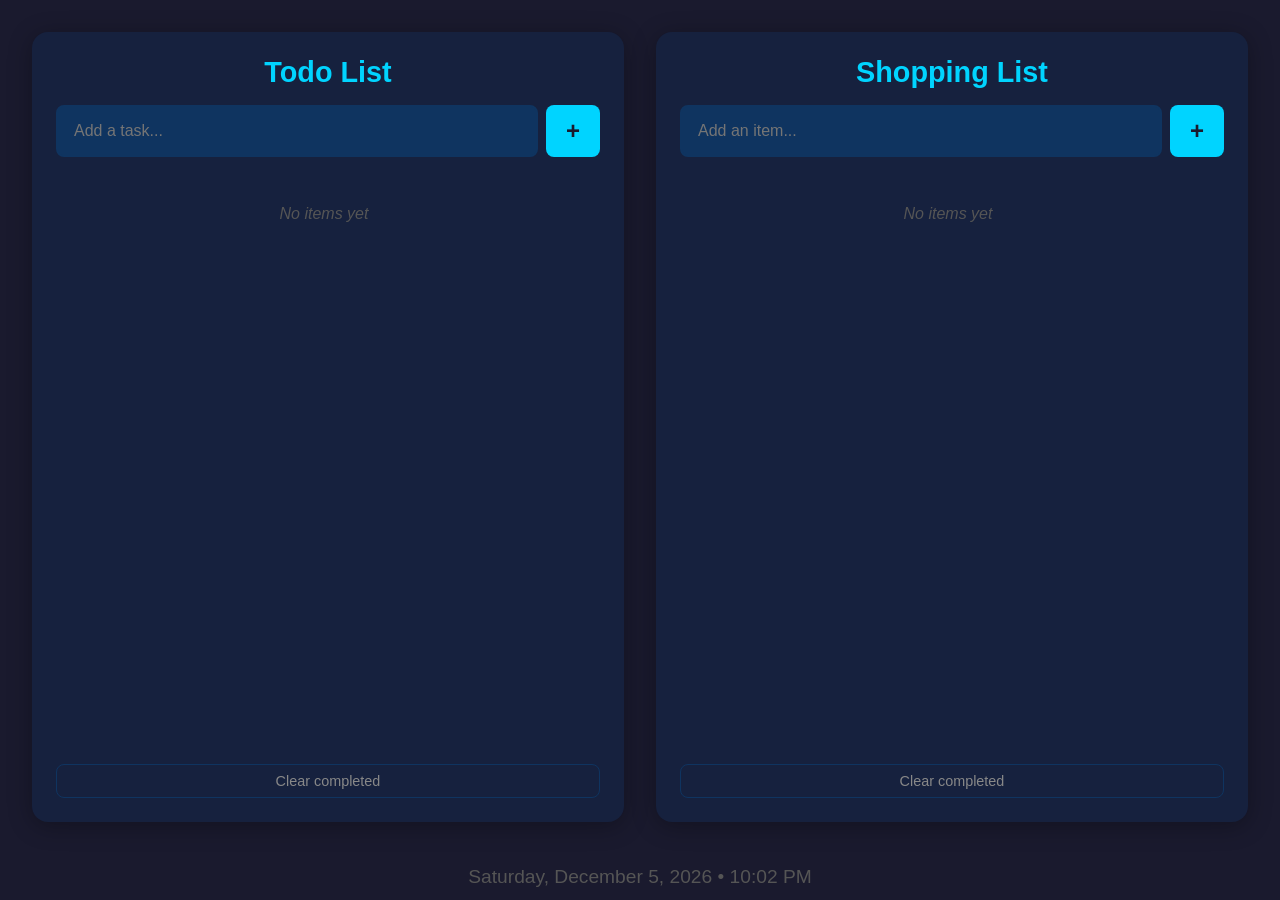
==== static/index.html @ 8c48c63d "Initial commit: Raspberry Pi todo/shopping display" ====
<!DOCTYPE html>
<html lang="en">
<head>
    <meta charset="UTF-8">
    <meta name="viewport" content="width=device-width, initial-scale=1.0">
    <title>Display Board</title>
    <link rel="stylesheet" href="/static/style.css">
</head>
<body>
    <div class="container">
        <!-- Todo List -->
        <div class="list-panel">
            <h1>Todo List</h1>
            <form class="add-form" data-list="todo">
                <input type="text" placeholder="Add a task..." autocomplete="off">
                <button type="submit">+</button>
            </form>
            <ul class="item-list" id="todo-list"></ul>
            <button class="clear-btn" data-list="todo">Clear completed</button>
        </div>

        <!-- Shopping List -->
        <div class="list-panel">
            <h1>Shopping List</h1>
            <form class="add-form" data-list="shopping">
                <input type="text" placeholder="Add an item..." autocomplete="off">
                <button type="submit">+</button>
            </form>
            <ul class="item-list" id="shopping-list"></ul>
            <button class="clear-btn" data-list="shopping">Clear completed</button>
        </div>
    </div>

    <div class="clock" id="clock"></div>

    <script src="/static/app.js"></script>
</body>
</html>
---- static/style.css ----
* {
    margin: 0;
    padding: 0;
    box-sizing: border-box;
}

body {
    font-family: -apple-system, BlinkMacSystemFont, "Segoe UI", Roboto, sans-serif;
    background: #1a1a2e;
    color: #eaeaea;
    height: 100vh;
    overflow: hidden;
    display: flex;
    flex-direction: column;
}

.container {
    display: grid;
    grid-template-columns: 1fr 1fr;
    gap: 2rem;
    padding: 2rem;
    flex: 1;
    overflow: hidden;
}

.list-panel {
    background: #16213e;
    border-radius: 1rem;
    padding: 1.5rem;
    display: flex;
    flex-direction: column;
    overflow: hidden;
    box-shadow: 0 4px 24px rgba(0, 0, 0, 0.3);
}

.list-panel h1 {
    font-size: 1.8rem;
    margin-bottom: 1rem;
    color: #00d4ff;
    text-align: center;
    flex-shrink: 0;
}

.add-form {
    display: flex;
    gap: 0.5rem;
    margin-bottom: 1rem;
    flex-shrink: 0;
}

.add-form input {
    flex: 1;
    padding: 0.75rem 1rem;
    border: 2px solid #0f3460;
    border-radius: 0.5rem;
    background: #0f3460;
    color: #eaeaea;
    font-size: 1rem;
    outline: none;
    transition: border-color 0.2s;
}

.add-form input:focus {
    border-color: #00d4ff;
}

.add-form button {
    padding: 0.75rem 1.25rem;
    border: none;
    border-radius: 0.5rem;
    background: #00d4ff;
    color: #1a1a2e;
    font-size: 1.5rem;
    font-weight: bold;
    cursor: pointer;
    transition: background 0.2s;
}

.add-form button:hover {
    background: #00b8d4;
}

.item-list {
    list-style: none;
    flex: 1;
    overflow-y: auto;
    padding-right: 0.5rem;
}

.item-list::-webkit-scrollbar {
    width: 6px;
}

.item-list::-webkit-scrollbar-track {
    background: transparent;
}

.item-list::-webkit-scrollbar-thumb {
    background: #0f3460;
    border-radius: 3px;
}

.item-list li {
    display: flex;
    align-items: center;
    padding: 0.75rem 1rem;
    margin-bottom: 0.5rem;
    background: #0f3460;
    border-radius: 0.5rem;
    font-size: 1.1rem;
    transition: opacity 0.2s, transform 0.2s;
}

.item-list li.done {
    opacity: 0.5;
    text-decoration: line-through;
}

.item-list li .item-text {
    flex: 1;
    cursor: pointer;
    user-select: none;
}

.item-list li .delete-btn {
    background: none;
    border: none;
    color: #e94560;
    font-size: 1.2rem;
    cursor: pointer;
    padding: 0 0.5rem;
    opacity: 0.6;
    transition: opacity 0.2s;
}

.item-list li .delete-btn:hover {
    opacity: 1;
}

.clear-btn {
    margin-top: 0.75rem;
    padding: 0.5rem 1rem;
    border: 1px solid #0f3460;
    border-radius: 0.5rem;
    background: transparent;
    color: #888;
    font-size: 0.9rem;
    cursor: pointer;
    flex-shrink: 0;
    transition: color 0.2s, border-color 0.2s;
}

.clear-btn:hover {
    color: #e94560;
    border-color: #e94560;
}

.clock {
    text-align: center;
    padding: 0.75rem;
    font-size: 1.2rem;
    color: #555;
    flex-shrink: 0;
}

/* Empty state */
.item-list:empty::after {
    content: "No items yet";
    display: block;
    text-align: center;
    color: #555;
    padding: 2rem;
    font-style: italic;
}
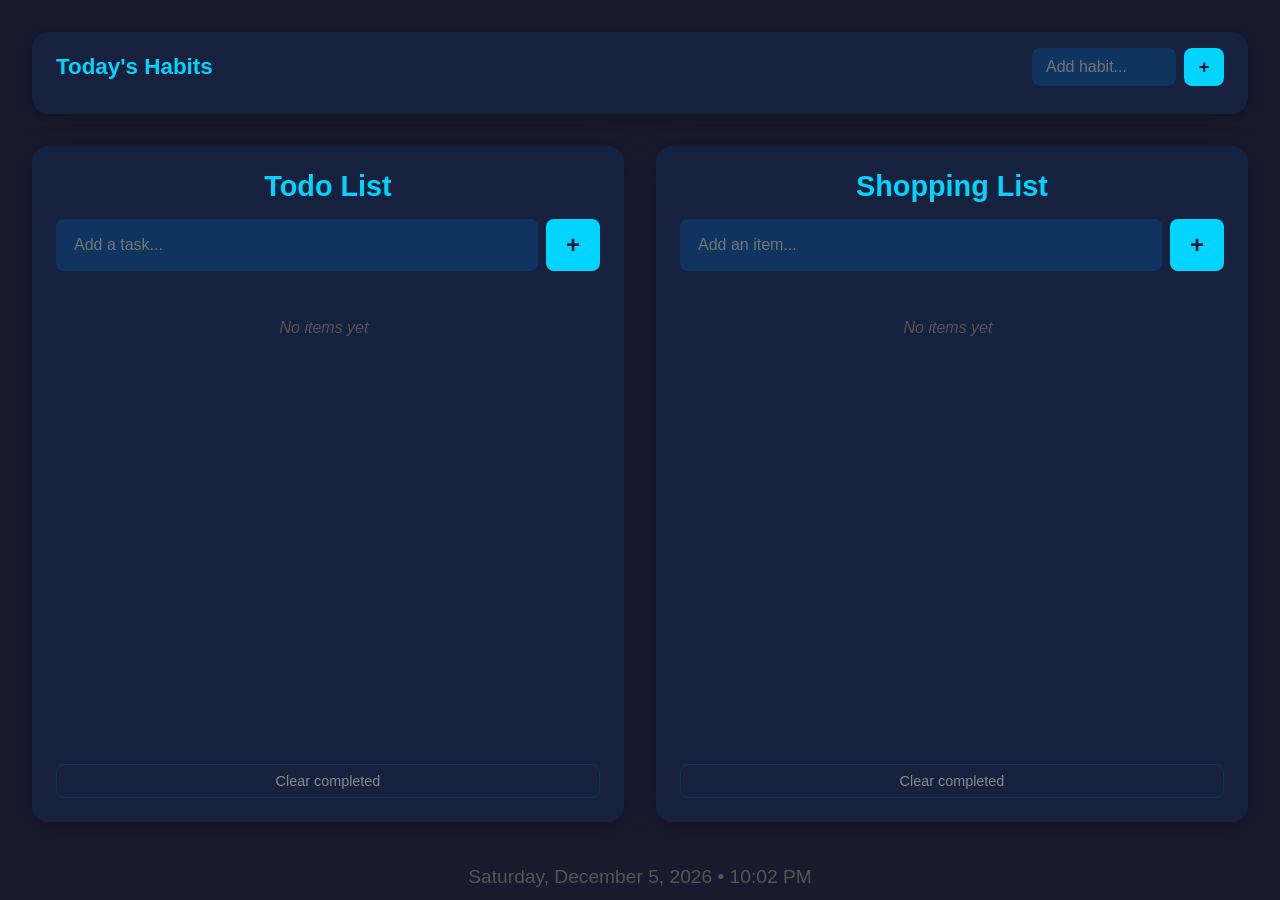
==== commit e4407b2d: "Add daily habit tracker: habits table + API, phone UI, and habit row on display (auto-resets daily)" ====
--- a/static/index.html
+++ b/static/index.html
@@ -7,6 +7,18 @@
     <link rel="stylesheet" href="/static/style.css">
 </head>
 <body>
+    <!-- Habits -->
+    <div class="habits-panel">
+        <div class="habits-header">
+            <h1>Today's Habits</h1>
+            <form class="add-habit-form" id="add-habit-form">
+                <input type="text" placeholder="Add habit..." autocomplete="off">
+                <button type="submit">+</button>
+            </form>
+        </div>
+        <div class="habits-row" id="habits-row"></div>
+    </div>
+
     <div class="container">
         <!-- Todo List -->
         <div class="list-panel">
--- a/static/style.css
+++ b/static/style.css
@@ -172,3 +172,174 @@
     padding: 2rem;
     font-style: italic;
 }
+
+/* ---------------------------------------------------------------------------
+   Phone / narrow-screen layout.
+   The default layout above is tuned for the wide monitor. On phones we stack
+   the panels, allow the page to scroll, and enlarge tap targets.
+   --------------------------------------------------------------------------- */
+@media (max-width: 640px) {
+    body {
+        /* Let the page grow and scroll instead of locking to the viewport. */
+        height: auto;
+        min-height: 100vh;
+        overflow: auto;
+    }
+
+    .container {
+        /* Stack the two lists vertically. */
+        grid-template-columns: 1fr;
+        gap: 1rem;
+        padding: 1rem;
+        overflow: visible;
+    }
+
+    .list-panel {
+        /* Let each panel size to its content rather than fighting for height. */
+        overflow: visible;
+        padding: 1rem;
+    }
+
+    .list-panel h1 {
+        font-size: 1.5rem;
+        margin-bottom: 0.75rem;
+    }
+
+    .item-list {
+        /* No inner scroll on phones; the whole page scrolls instead. */
+        overflow: visible;
+        padding-right: 0;
+    }
+
+    .item-list li {
+        /* Bigger, easier-to-tap rows. */
+        padding: 1rem;
+        font-size: 1.15rem;
+        margin-bottom: 0.6rem;
+    }
+
+    .item-list li .delete-btn {
+        /* Larger tap target for delete, and always visible on touch. */
+        font-size: 1.6rem;
+        padding: 0 0.75rem;
+        opacity: 0.8;
+    }
+
+    .add-form input {
+        /* 16px+ prevents iOS from auto-zooming when the field is focused. */
+        font-size: 16px;
+        padding: 0.9rem 1rem;
+    }
+
+    .add-form button {
+        padding: 0.9rem 1.4rem;
+    }
+
+    .clock {
+        font-size: 1rem;
+        padding: 1rem 0.5rem;
+    }
+}
+
+/* ---------------------------------------------------------------------------
+   Habits panel (top of the page)
+   --------------------------------------------------------------------------- */
+.habits-panel {
+    background: #16213e;
+    border-radius: 1rem;
+    padding: 1rem 1.5rem;
+    margin: 2rem 2rem 0 2rem;
+    box-shadow: 0 4px 24px rgba(0, 0, 0, 0.3);
+    flex-shrink: 0;
+}
+
+.habits-header {
+    display: flex;
+    align-items: center;
+    justify-content: space-between;
+    margin-bottom: 0.75rem;
+    gap: 1rem;
+}
+
+.habits-header h1 {
+    font-size: 1.4rem;
+    color: #00d4ff;
+}
+
+.add-habit-form {
+    display: flex;
+    gap: 0.5rem;
+}
+
+.add-habit-form input {
+    padding: 0.5rem 0.75rem;
+    border: 2px solid #0f3460;
+    border-radius: 0.5rem;
+    background: #0f3460;
+    color: #eaeaea;
+    font-size: 16px;
+    outline: none;
+    width: 9rem;
+}
+
+.add-habit-form input:focus { border-color: #00d4ff; }
+
+.add-habit-form button {
+    padding: 0.5rem 0.9rem;
+    border: none;
+    border-radius: 0.5rem;
+    background: #00d4ff;
+    color: #1a1a2e;
+    font-size: 1.2rem;
+    font-weight: bold;
+    cursor: pointer;
+}
+
+.habits-row {
+    display: flex;
+    flex-wrap: wrap;
+    gap: 0.75rem;
+}
+
+.habit-chip {
+    display: flex;
+    align-items: center;
+    gap: 0.5rem;
+    padding: 0.6rem 1rem;
+    background: #0f3460;
+    border-radius: 0.6rem;
+    cursor: pointer;
+    user-select: none;
+    transition: opacity 0.2s;
+}
+
+.habit-chip .habit-box {
+    width: 1.4rem;
+    height: 1.4rem;
+    border: 2px solid #6a7290;
+    border-radius: 0.35rem;
+    display: flex;
+    align-items: center;
+    justify-content: center;
+    color: #1a1a2e;
+    font-weight: bold;
+}
+
+.habit-chip.done .habit-box {
+    background: #00d4ff;
+    border-color: #00d4ff;
+}
+
+.habit-chip .habit-name { font-size: 1.05rem; color: #eaeaea; }
+
+.habit-chip.done { opacity: 0.55; }
+.habit-chip.done .habit-name { text-decoration: line-through; }
+
+@media (max-width: 640px) {
+    .habits-panel { margin: 1rem 1rem 0 1rem; padding: 0.9rem 1rem; }
+    .habits-header { flex-direction: column; align-items: stretch; }
+    .habits-header h1 { font-size: 1.25rem; }
+    .add-habit-form input { flex: 1; width: auto; }
+    .habit-chip { padding: 0.7rem 1rem; }
+    .habit-chip .habit-name { font-size: 1.1rem; }
+}
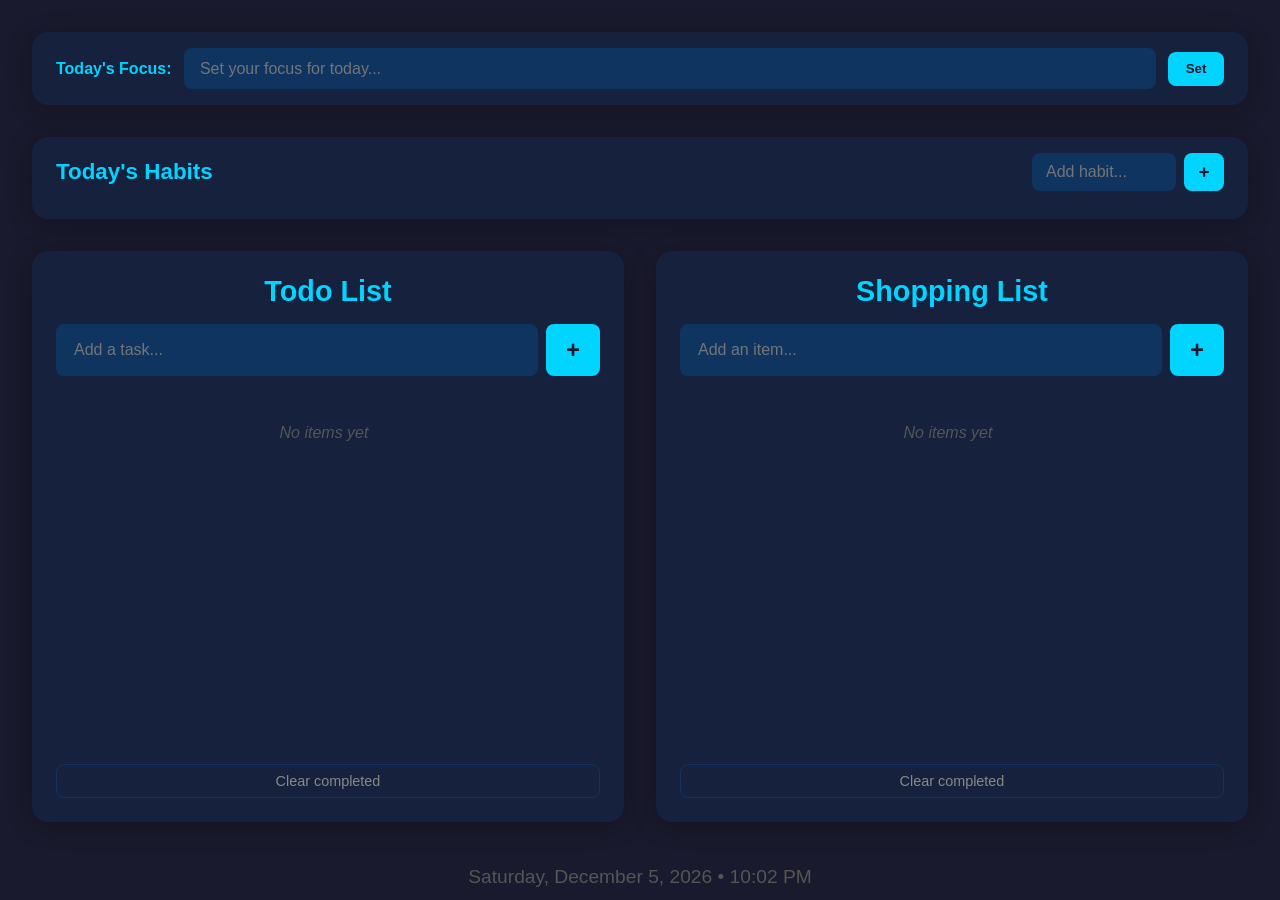
==== commit 24c3ed93: "Add tomorrow's forecast, Focus-for-today banner, Wi-Fi indicator; raise FPS to 30 for Pi 5" ====
--- a/static/index.html
+++ b/static/index.html
@@ -7,6 +7,15 @@
     <link rel="stylesheet" href="/static/style.css">
 </head>
 <body>
+    <!-- Focus for today -->
+    <div class="focus-panel">
+        <form class="focus-form" id="focus-form">
+            <span class="focus-label">Today's Focus:</span>
+            <input type="text" id="focus-input" placeholder="Set your focus for today..." autocomplete="off">
+            <button type="submit">Set</button>
+        </form>
+    </div>
+
     <!-- Habits -->
     <div class="habits-panel">
         <div class="habits-header">
--- a/static/style.css
+++ b/static/style.css
@@ -301,21 +301,26 @@
     gap: 0.75rem;
 }
 
-.habit-chip {
+.habit-card {
+    background: #0f3460;
+    border-radius: 0.6rem;
+    padding: 0.6rem 0.8rem;
+    user-select: none;
+    min-width: 8.5rem;
+}
+
+.habit-top {
     display: flex;
     align-items: center;
+    justify-content: center;
     gap: 0.5rem;
-    padding: 0.6rem 1rem;
-    background: #0f3460;
-    border-radius: 0.6rem;
-    cursor: pointer;
-    user-select: none;
-    transition: opacity 0.2s;
-}
-
-.habit-chip .habit-box {
-    width: 1.4rem;
-    height: 1.4rem;
+    cursor: pointer;
+    margin-bottom: 0.5rem;
+}
+
+.habit-box {
+    width: 1.3rem;
+    height: 1.3rem;
     border: 2px solid #6a7290;
     border-radius: 0.35rem;
     display: flex;
@@ -323,23 +328,92 @@
     justify-content: center;
     color: #1a1a2e;
     font-weight: bold;
-}
-
-.habit-chip.done .habit-box {
-    background: #00d4ff;
-    border-color: #00d4ff;
-}
-
-.habit-chip .habit-name { font-size: 1.05rem; color: #eaeaea; }
-
-.habit-chip.done { opacity: 0.55; }
-.habit-chip.done .habit-name { text-decoration: line-through; }
+    flex-shrink: 0;
+}
+
+.habit-card.done .habit-box { background: #00d4ff; border-color: #00d4ff; }
+.habit-name { font-size: 1.05rem; color: #eaeaea; }
+.habit-card.done .habit-name { text-decoration: line-through; color: #8a8a9a; }
+.habit-streak { font-size: 0.85rem; color: #ffb703; white-space: nowrap; }
+
+/* GitHub-style contribution grid */
+.habit-grid {
+    display: grid;
+    grid-template-columns: repeat(7, 1fr);
+    gap: 3px;
+}
+
+.grid-cell {
+    width: 14px;
+    height: 14px;
+    border-radius: 3px;
+    background: #3c4048;   /* GitHub-style gray empty day */
+}
+
+/* Bright cyan intensity levels for completed days (brightened to pop) */
+.grid-cell.on1 { background: #00c8f0; }
+.grid-cell.on2 { background: #50e1ff; }
+.grid-cell.on3 { background: #96f0ff; }
+.grid-cell.on4 { background: #d2faff; }
 
 @media (max-width: 640px) {
     .habits-panel { margin: 1rem 1rem 0 1rem; padding: 0.9rem 1rem; }
     .habits-header { flex-direction: column; align-items: stretch; }
     .habits-header h1 { font-size: 1.25rem; }
     .add-habit-form input { flex: 1; width: auto; }
-    .habit-chip { padding: 0.7rem 1rem; }
-    .habit-chip .habit-name { font-size: 1.1rem; }
-}
+    .habit-card { flex: 1; min-width: 45%; }
+    .grid-cell { width: 12px; height: 12px; }
+}
+
+/* ---------------------------------------------------------------------------
+   Focus for today (top of the page)
+   --------------------------------------------------------------------------- */
+.focus-panel {
+    background: #16213e;
+    border-radius: 1rem;
+    padding: 1rem 1.5rem;
+    margin: 2rem 2rem 0 2rem;
+    box-shadow: 0 4px 24px rgba(0, 0, 0, 0.3);
+    flex-shrink: 0;
+}
+
+.focus-form {
+    display: flex;
+    align-items: center;
+    gap: 0.75rem;
+}
+
+.focus-label {
+    color: #00d4ff;
+    font-weight: 600;
+    white-space: nowrap;
+}
+
+.focus-form input {
+    flex: 1;
+    padding: 0.6rem 0.9rem;
+    border: 2px solid #0f3460;
+    border-radius: 0.5rem;
+    background: #0f3460;
+    color: #eaeaea;
+    font-size: 16px;
+    outline: none;
+}
+
+.focus-form input:focus { border-color: #00d4ff; }
+
+.focus-form button {
+    padding: 0.6rem 1.1rem;
+    border: none;
+    border-radius: 0.5rem;
+    background: #00d4ff;
+    color: #1a1a2e;
+    font-weight: bold;
+    cursor: pointer;
+}
+
+@media (max-width: 640px) {
+    .focus-panel { margin: 1rem 1rem 0 1rem; padding: 0.9rem 1rem; }
+    .focus-form { flex-wrap: wrap; }
+    .focus-label { width: 100%; }
+}
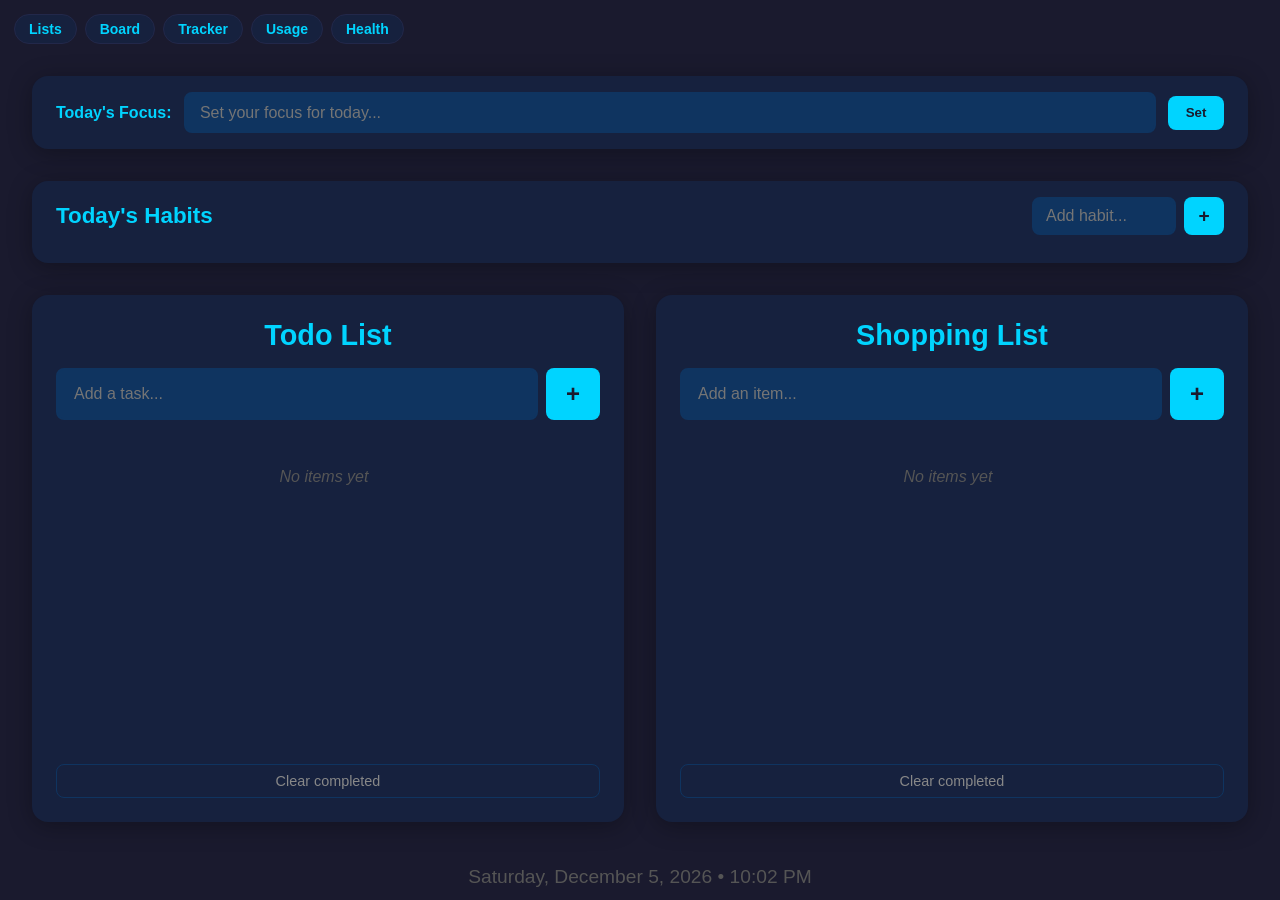
==== commit 34bb1ab2: "Add a consistent nav bar to every page Shared site nav (Lists, Board, Tracker, Usage, Health) on all" ====
--- a/static/index.html
+++ b/static/index.html
@@ -7,6 +7,30 @@
     <link rel="stylesheet" href="/static/style.css">
 </head>
 <body>
+    <nav id="site-nav" style="display:flex;flex-wrap:wrap;gap:8px;padding:14px 14px 0;"></nav>
+    <script>
+    (function () {
+        var host = location.hostname, proto = location.protocol;
+        var p5000 = proto + "//" + host + ":5000", p5050 = proto + "//" + host + ":5050";
+        var here = location.port + location.pathname.replace(/\/$/, "");
+        var links = [
+            ["Lists", p5000 + "/", "5000"],
+            ["Board", p5000 + "/board", "5000/board"],
+            ["Tracker", p5050 + "/", "5050"],
+            ["Usage", p5050 + "/usage", "5050/usage"],
+            ["Health", p5050 + "/health", "5050/health"],
+        ];
+        document.getElementById("site-nav").innerHTML = links.map(function (l) {
+            var on = (here === l[2]);
+            var base = "padding:6px 14px;border-radius:999px;text-decoration:none;"
+                + "font-size:14px;font-weight:600;border:1px solid #22284a;";
+            var style = on ? base + "background:#00d4ff;color:#12122a;border-color:#00d4ff;"
+                           : base + "background:#16213e;color:#00d4ff;";
+            return "<a href=\"" + l[1] + "\" style=\"" + style + "\">" + l[0] + "</a>";
+        }).join("");
+    })();
+    </script>
+
     <!-- Focus for today -->
     <div class="focus-panel">
         <form class="focus-form" id="focus-form">
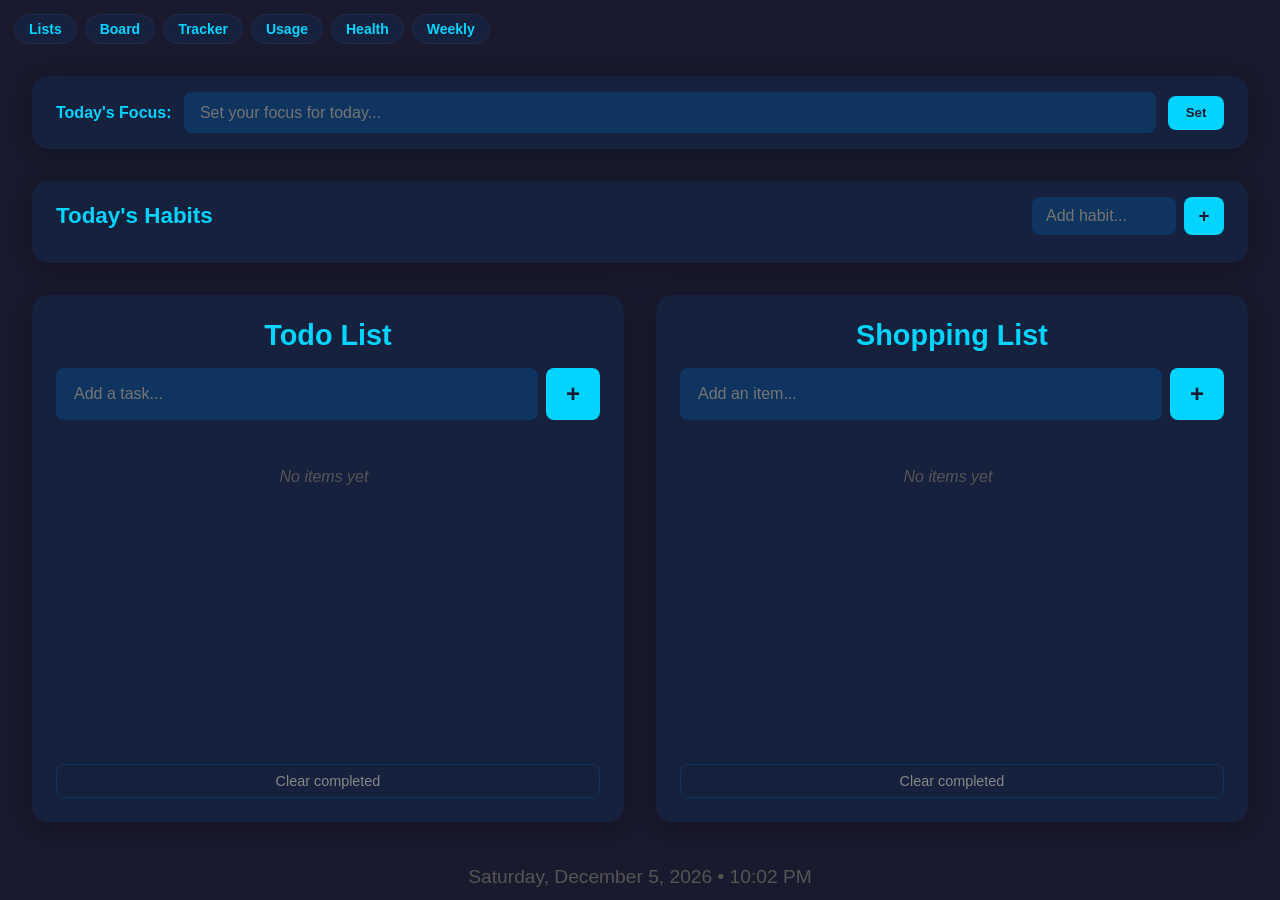
==== commit dbfd92ed: "Add a Weekly Review page New /weekly-review page: headline stat cards (focus, avg sleep + regularity" ====
--- a/static/index.html
+++ b/static/index.html
@@ -19,6 +19,7 @@
             ["Tracker", p5050 + "/", "5050"],
             ["Usage", p5050 + "/usage", "5050/usage"],
             ["Health", p5050 + "/health", "5050/health"],
+            ["Weekly", p5050 + "/weekly-review", "5050/weekly-review"],
         ];
         document.getElementById("site-nav").innerHTML = links.map(function (l) {
             var on = (here === l[2]);
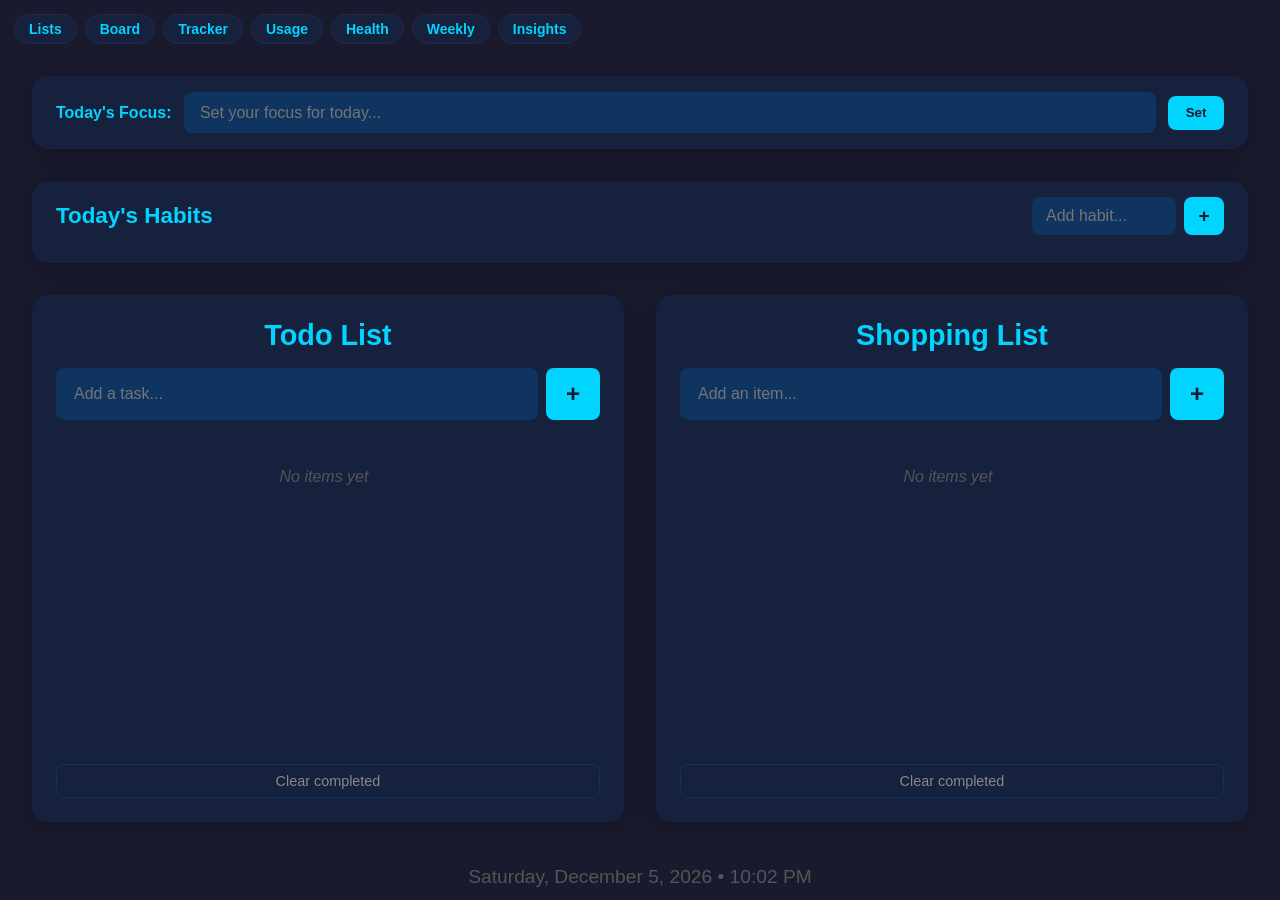
==== commit d8b6f21c: "Add /insights page: patterns + week-over-week deltas Cross-references the last 30 days of tracked da" ====
--- a/static/index.html
+++ b/static/index.html
@@ -20,6 +20,7 @@
             ["Usage", p5050 + "/usage", "5050/usage"],
             ["Health", p5050 + "/health", "5050/health"],
             ["Weekly", p5050 + "/weekly-review", "5050/weekly-review"],
+            ["Insights", p5050 + "/insights", "5050/insights"],
         ];
         document.getElementById("site-nav").innerHTML = links.map(function (l) {
             var on = (here === l[2]);
